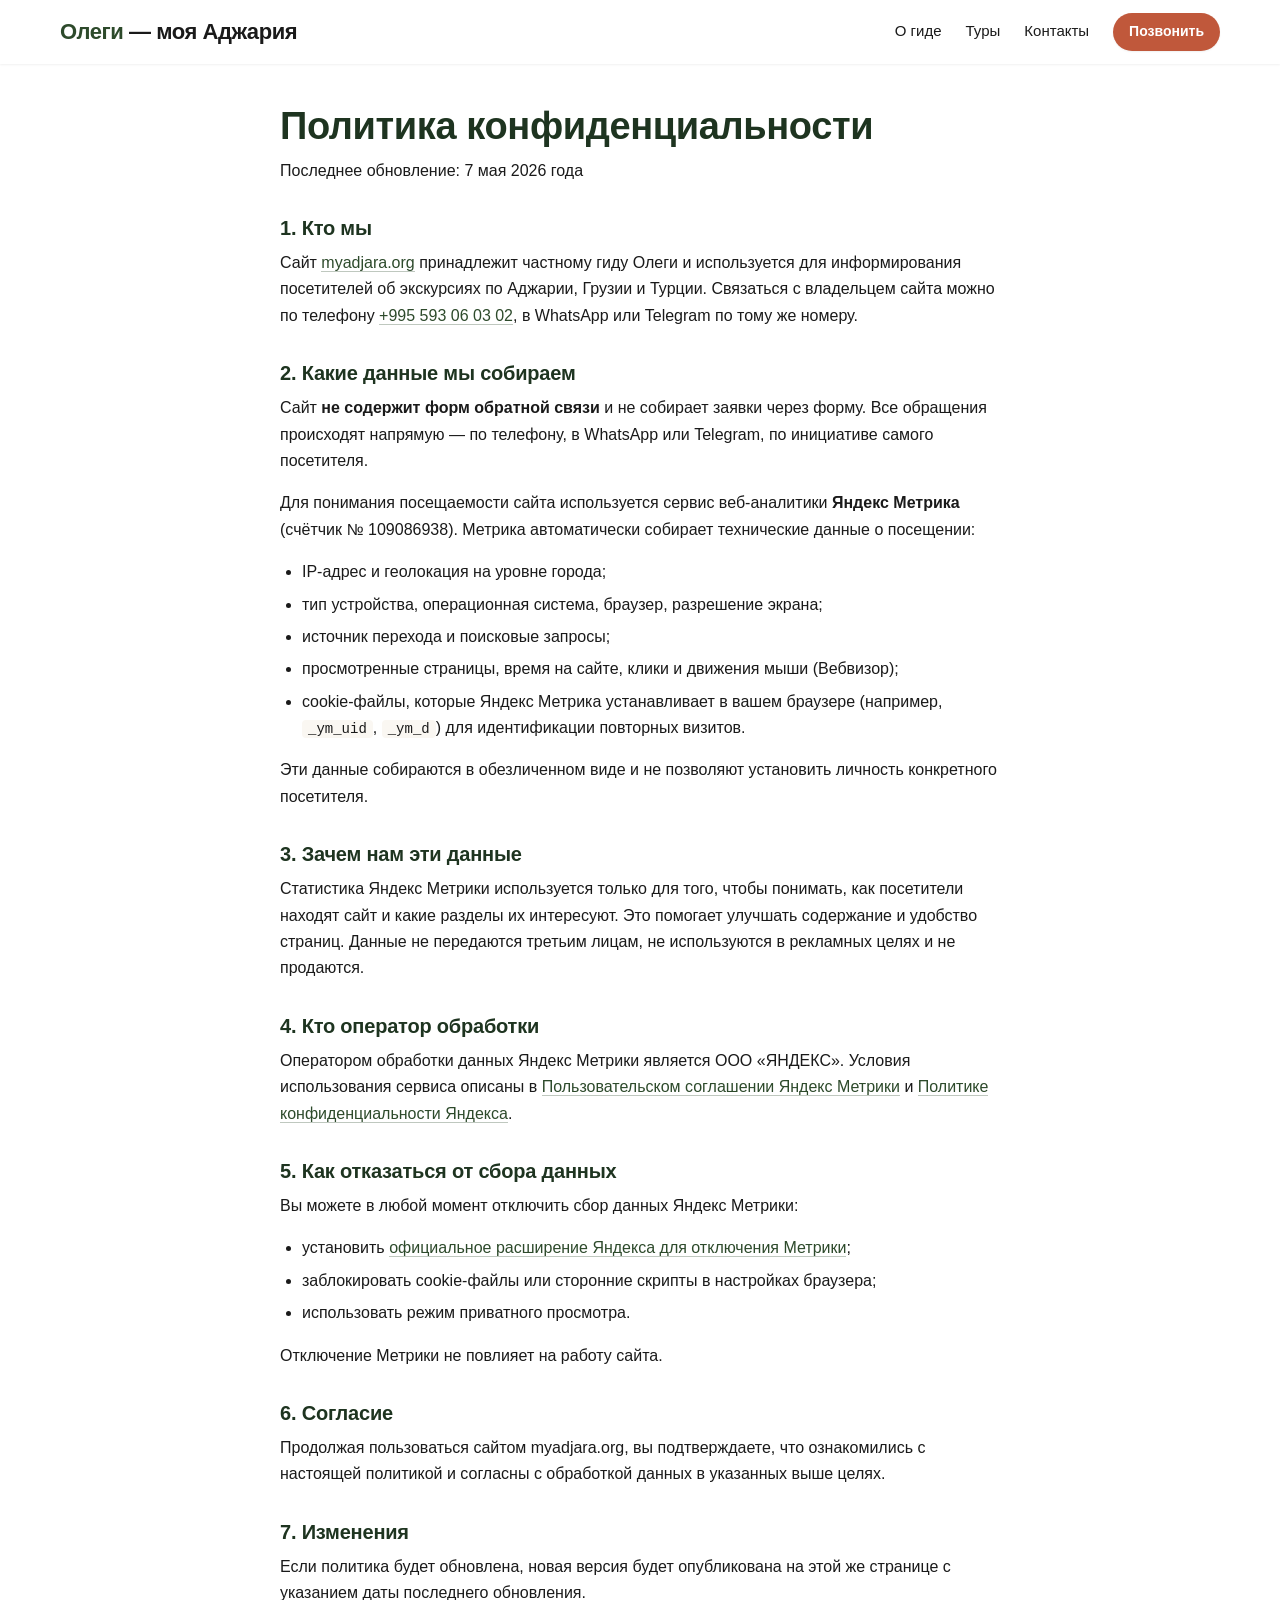
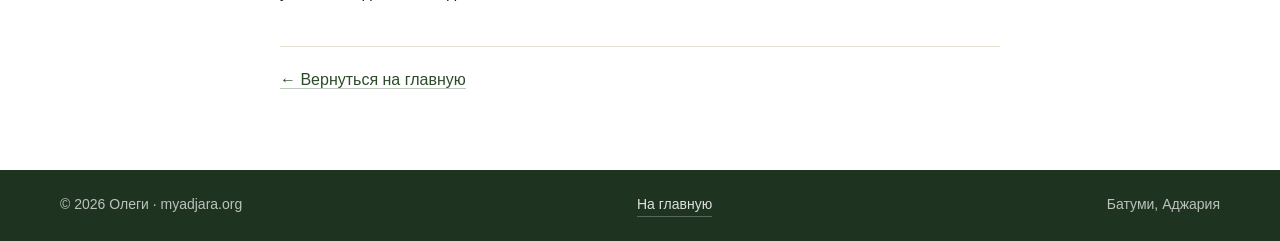
==== privacy.html @ 666f2cc0 "Add cookie consent banner and privacy policy page Yandex Metrika sets tracking cookies, so the site " ====
<!DOCTYPE html>
<html lang="ru">
<head>
  <meta charset="UTF-8">
  <meta name="viewport" content="width=device-width, initial-scale=1">
  <title>Политика конфиденциальности — Олеги, экскурсии по Аджарии</title>
  <meta name="description" content="Политика конфиденциальности сайта myadjara.org: какие данные собираются, как используется Яндекс Метрика.">
  <meta name="robots" content="noindex, follow">
  <link rel="stylesheet" href="styles.css?v=10">
</head>
<body>

<header class="header is-scrolled" id="header">
  <div class="container header__inner">
    <a href="/" class="logo">
      <span class="logo__mark">Олеги</span><span class="logo__rest"> — моя Аджария</span>
    </a>
    <nav class="nav">
      <a href="/#about">О гиде</a>
      <a href="/#tours">Туры</a>
      <a href="/#contact">Контакты</a>
    </nav>
    <a class="btn btn--call-sm" href="tel:+995593060302" aria-label="Позвонить">Позвонить</a>
  </div>
</header>

<main class="legal">
  <div class="container legal__inner">
    <h1>Политика конфиденциальности</h1>
    <p class="legal__meta">Последнее обновление: 7 мая 2026 года</p>

    <h2>1. Кто мы</h2>
    <p>Сайт <a href="https://myadjara.org/">myadjara.org</a> принадлежит частному гиду Олеги и используется для информирования посетителей об экскурсиях по Аджарии, Грузии и Турции. Связаться с владельцем сайта можно по телефону <a href="tel:+995593060302">+995&nbsp;593&nbsp;06&nbsp;03&nbsp;02</a>, в WhatsApp или Telegram по тому же номеру.</p>

    <h2>2. Какие данные мы собираем</h2>
    <p>Сайт <strong>не содержит форм обратной связи</strong> и не собирает заявки через форму. Все обращения происходят напрямую — по телефону, в WhatsApp или Telegram, по инициативе самого посетителя.</p>
    <p>Для понимания посещаемости сайта используется сервис веб-аналитики <strong>Яндекс Метрика</strong> (счётчик № 109086938). Метрика автоматически собирает технические данные о посещении:</p>
    <ul>
      <li>IP-адрес и геолокация на уровне города;</li>
      <li>тип устройства, операционная система, браузер, разрешение экрана;</li>
      <li>источник перехода и поисковые запросы;</li>
      <li>просмотренные страницы, время на сайте, клики и движения мыши (Вебвизор);</li>
      <li>cookie-файлы, которые Яндекс Метрика устанавливает в вашем браузере (например, <code>_ym_uid</code>, <code>_ym_d</code>) для идентификации повторных визитов.</li>
    </ul>
    <p>Эти данные собираются в обезличенном виде и не позволяют установить личность конкретного посетителя.</p>

    <h2>3. Зачем нам эти данные</h2>
    <p>Статистика Яндекс Метрики используется только для того, чтобы понимать, как посетители находят сайт и какие разделы их интересуют. Это помогает улучшать содержание и удобство страниц. Данные не передаются третьим лицам, не используются в рекламных целях и не продаются.</p>

    <h2>4. Кто оператор обработки</h2>
    <p>Оператором обработки данных Яндекс Метрики является ООО «ЯНДЕКС». Условия использования сервиса описаны в <a href="https://yandex.ru/legal/metrica_termsofuse/" target="_blank" rel="noopener">Пользовательском соглашении Яндекс Метрики</a> и <a href="https://yandex.ru/legal/confidential/" target="_blank" rel="noopener">Политике конфиденциальности Яндекса</a>.</p>

    <h2>5. Как отказаться от сбора данных</h2>
    <p>Вы можете в любой момент отключить сбор данных Яндекс Метрики:</p>
    <ul>
      <li>установить <a href="https://yandex.ru/support/metrica/general/opt-out.html" target="_blank" rel="noopener">официальное расширение Яндекса для отключения Метрики</a>;</li>
      <li>заблокировать cookie-файлы или сторонние скрипты в настройках браузера;</li>
      <li>использовать режим приватного просмотра.</li>
    </ul>
    <p>Отключение Метрики не повлияет на работу сайта.</p>

    <h2>6. Согласие</h2>
    <p>Продолжая пользоваться сайтом myadjara.org, вы подтверждаете, что ознакомились с настоящей политикой и согласны с обработкой данных в указанных выше целях.</p>

    <h2>7. Изменения</h2>
    <p>Если политика будет обновлена, новая версия будет опубликована на этой же странице с указанием даты последнего обновления.</p>

    <p class="legal__back"><a href="/">← Вернуться на главную</a></p>
  </div>
</main>

<footer class="footer">
  <div class="container footer__inner">
    <span>© 2026 Олеги · myadjara.org</span>
    <a href="/">На главную</a>
    <span>Батуми, Аджария</span>
  </div>
</footer>

</body>
</html>
---- styles.css ----
:root {
  --bg: #faf7f2;
  --surface: #ffffff;
  --ink: #1a1a1a;
  --ink-muted: #5a5853;
  --line: #e6e0d2;
  --accent: #2d4a2b;
  --accent-deep: #1e3420;
  --sand: #d9c7a7;
  --cta: #c0583b;
  --cta-deep: #a04529;
  --wa: #25d366;
  --wa-deep: #1bb055;
  --tg: #229ed9;
  --tg-deep: #1a82b3;
  --shadow-sm: 0 1px 2px rgba(0,0,0,.06);
  --shadow-md: 0 8px 24px rgba(0,0,0,.08);
  --shadow-lg: 0 20px 50px rgba(0,0,0,.25);
  --radius: 12px;
  --radius-sm: 8px;
  --container: 1200px;
  --header-h: 64px;
}

* { box-sizing: border-box; }
html { scroll-behavior: smooth; }
body {
  margin: 0;
  font-family: -apple-system, BlinkMacSystemFont, "Segoe UI", Roboto, "Helvetica Neue", Arial, sans-serif;
  color: var(--ink);
  background: var(--bg);
  line-height: 1.55;
  -webkit-font-smoothing: antialiased;
}
img { display: block; max-width: 100%; height: auto; }
h1, h2, h3 { margin: 0 0 .6em; line-height: 1.2; font-weight: 700; letter-spacing: -.01em; }
a { color: inherit; text-decoration: none; }
p { margin: 0 0 1em; }
.container { max-width: var(--container); margin: 0 auto; padding: 0 20px; }

/* ---------- Header ---------- */
.header {
  position: fixed; inset: 0 0 auto 0;
  height: var(--header-h);
  z-index: 50;
  transition: background-color .25s ease, box-shadow .25s ease, color .25s ease;
  color: #fff;
}
.header__inner {
  display: flex; align-items: center; gap: 24px;
  height: 100%;
}
.header.is-scrolled {
  background: rgba(255,255,255,.96);
  backdrop-filter: saturate(140%) blur(8px);
  color: var(--ink);
  box-shadow: var(--shadow-sm);
}
.logo {
  font-weight: 800; font-size: 22px; letter-spacing: -.02em;
  margin-right: auto;
}
.logo__mark { color: var(--sand); }
.header.is-scrolled .logo__mark { color: var(--accent); }
.nav { display: flex; gap: 24px; }
.nav a {
  font-weight: 500; font-size: 15px; padding: 6px 0;
  border-bottom: 2px solid transparent;
  transition: border-color .15s ease, opacity .15s ease;
}
.nav a:hover { opacity: .8; border-bottom-color: currentColor; }
.header .btn--call-sm {
  padding: 8px 16px; border-radius: 999px;
  background: var(--cta); color: #fff;
  font-size: 14px; font-weight: 600;
  box-shadow: var(--shadow-sm);
  transition: background-color .15s ease, transform .1s ease;
}
.header .btn--call-sm:hover { background: var(--cta-deep); }
.burger {
  display: none;
  width: 40px; height: 40px; border: 0; background: transparent; padding: 8px;
  cursor: pointer;
}
.burger span {
  display: block; height: 2px; background: currentColor; border-radius: 2px;
  margin: 4px 0; transition: transform .2s ease, opacity .2s ease;
}

/* ---------- Hero ---------- */
.hero {
  position: relative;
  min-height: 100vh;
  display: flex; align-items: center;
  color: #fff;
  overflow: hidden;
}
.hero__bg {
  position: absolute; inset: 0;
  background-size: cover; background-position: center;
  z-index: 0;
  transform: scale(1.05);
}
.hero__overlay {
  position: absolute; inset: 0;
  background: linear-gradient(180deg, rgba(0,0,0,.55) 0%, rgba(0,0,0,.35) 40%, rgba(0,0,0,.7) 100%);
  z-index: 1;
}
.hero__content {
  position: relative; z-index: 2;
  padding: 120px 20px 80px;
  max-width: 860px;
}
.hero__title {
  font-size: clamp(30px, 5vw, 56px);
  margin-bottom: 20px;
  text-shadow: 0 2px 20px rgba(0,0,0,.4);
}
.hero__subtitle {
  font-size: clamp(16px, 2vw, 20px);
  color: rgba(255,255,255,.92);
  margin-bottom: 6px;
  max-width: 640px;
}
.hero__tagline {
  display: block;
  font-size: clamp(13px, 1.4vw, 15px);
  font-style: italic;
  font-weight: 400;
  color: rgba(255,255,255,.78);
  margin: 0 0 28px;
  max-width: 640px;
}

/* ---------- CTA row & buttons ---------- */
.cta-row {
  display: flex; flex-wrap: wrap; gap: 12px;
}
.btn {
  display: inline-flex; align-items: center; gap: 10px;
  padding: 13px 22px;
  font-size: 15px; font-weight: 600;
  border-radius: 999px;
  background: var(--surface); color: var(--ink);
  border: 0; cursor: pointer;
  transition: transform .1s ease, box-shadow .2s ease, background-color .15s ease;
  box-shadow: var(--shadow-sm);
  white-space: nowrap;
}
.btn:hover { transform: translateY(-1px); box-shadow: var(--shadow-md); }
.btn:active { transform: translateY(0); }
.btn__icon { display: inline-flex; }
.btn--primary { background: var(--cta); color: #fff; }
.btn--primary:hover { background: var(--cta-deep); }
.btn--wa { background: var(--wa); color: #fff; }
.btn--wa:hover { background: var(--wa-deep); }
.btn--tg { background: var(--tg); color: #fff; }
.btn--tg:hover { background: var(--tg-deep); }

/* ---------- About ---------- */
.about {
  padding: 80px 0;
  background: var(--surface);
  border-bottom: 1px solid var(--line);
}
.about__grid {
  display: grid;
  grid-template-columns: 320px 1fr;
  gap: 48px;
  align-items: start;
}
.about__photo img {
  width: 100%; aspect-ratio: 1 / 1; object-fit: cover;
  border-radius: var(--radius);
  box-shadow: var(--shadow-md);
}
.about__text h2 { font-size: clamp(26px, 3vw, 38px); color: var(--accent-deep); }
.features {
  list-style: none; padding: 0; margin: 24px 0 0;
  display: grid; gap: 14px;
  grid-template-columns: 1fr;
}
.features li {
  display: flex; flex-direction: column; gap: 2px;
  padding: 14px 18px;
  background: var(--bg);
  border-left: 3px solid var(--accent);
  border-radius: var(--radius-sm);
}
.features strong { color: var(--accent-deep); font-size: 15px; }
.features span { color: var(--ink-muted); font-size: 14px; }

/* ---------- Atmosphere ---------- */
.atmosphere {
  padding: 72px 0;
  background: var(--surface);
  border-bottom: 1px solid var(--line);
}
.atmosphere__video {
  margin: 24px auto 0;
  max-width: 320px;
}
.atmosphere__video video {
  display: block;
  width: 100%;
  aspect-ratio: 9 / 16;
  object-fit: cover;
  border-radius: var(--radius);
  background: #000;
  box-shadow: var(--shadow-md);
}

/* ---------- Tour sections ---------- */
.tours {
  padding: 80px 0;
  background: var(--bg);
}
.tours--alt { background: var(--surface); }
.section-title {
  font-size: clamp(26px, 3vw, 38px);
  color: var(--accent-deep);
  margin-bottom: 8px;
}
.section-title::after {
  content: ""; display: block;
  width: 60px; height: 3px; margin-top: 10px;
  background: var(--cta); border-radius: 2px;
}
.section-lead {
  color: var(--ink-muted);
  font-size: 16px;
  max-width: 680px;
  margin-bottom: 32px;
}

.grid {
  display: grid;
  grid-template-columns: repeat(auto-fit, minmax(260px, 1fr));
  gap: 20px;
}
.card {
  position: relative;
  background: var(--surface);
  border-radius: var(--radius);
  overflow: hidden;
  box-shadow: var(--shadow-sm);
  transition: transform .2s ease, box-shadow .2s ease;
  display: flex; flex-direction: column;
}
.tours--alt .card { background: var(--bg); }
.card:hover {
  transform: translateY(-3px);
  box-shadow: var(--shadow-md);
}
.card img {
  width: 100%; aspect-ratio: 4 / 3; object-fit: cover;
  background: var(--sand);
}
.card h3 {
  padding: 14px 16px 4px;
  font-size: 17px;
  color: var(--accent-deep);
  margin-bottom: 2px;
}
.card__sub {
  padding: 0 16px 14px;
  color: var(--ink-muted);
  font-size: 14px;
  margin: 0;
}
.card h3:last-child { padding-bottom: 16px; }

/* Placeholder cards (no photo) */
.card--placeholder {
  min-height: 240px;
  background: linear-gradient(135deg, var(--accent) 0%, var(--accent-deep) 100%);
  color: #fff;
  padding: 20px;
  justify-content: flex-end;
  position: relative;
  overflow: hidden;
}
.tours--alt .card--placeholder {
  background: linear-gradient(135deg, var(--cta) 0%, var(--cta-deep) 100%);
}
.card--placeholder::before {
  content: attr(data-letter);
  position: absolute;
  top: 10px; right: 18px;
  font-size: 120px;
  font-weight: 800;
  line-height: 1;
  color: rgba(255,255,255,.18);
  pointer-events: none;
}
.card--placeholder h3 { color: #fff; padding: 0; }
.card--placeholder .card__sub { color: rgba(255,255,255,.85); padding: 4px 0 0; }

/* ---------- Contact ---------- */
.contact {
  position: relative;
  padding: 100px 0;
  color: #fff;
  overflow: hidden;
  text-align: center;
}
.contact__bg {
  position: absolute; inset: 0;
  background-size: cover; background-position: center;
  z-index: 0;
}
.contact__overlay {
  position: absolute; inset: 0;
  background: linear-gradient(180deg, rgba(30,52,32,.85) 0%, rgba(30,52,32,.75) 100%);
  z-index: 1;
}
.contact__content {
  position: relative; z-index: 2;
}
.contact h2 {
  font-size: clamp(26px, 3.5vw, 42px);
  margin-bottom: 12px;
}
.contact p {
  color: rgba(255,255,255,.88);
  max-width: 560px;
  margin: 0 auto 28px;
  font-size: 17px;
}
.phone {
  display: inline-block;
  font-size: clamp(28px, 4vw, 40px);
  font-weight: 700;
  margin-bottom: 24px;
  color: #fff;
  letter-spacing: .02em;
  border-bottom: 2px dashed rgba(255,255,255,.4);
  padding-bottom: 4px;
  transition: border-color .15s ease;
}
.phone:hover { border-bottom-color: #fff; }
.contact .cta-row { justify-content: center; }
.contact .btn--primary { background: var(--cta); color: #fff; }
.contact .btn--primary:hover { background: var(--cta-deep); }
.contact .btn--wa { background: var(--wa); color: #fff; }
.contact .btn--tg { background: var(--tg); color: #fff; }

/* ---------- Footer ---------- */
.footer {
  padding: 24px 0;
  background: var(--accent-deep);
  color: rgba(255,255,255,.7);
  font-size: 14px;
}
.footer__inner {
  display: flex; justify-content: space-between; flex-wrap: wrap; gap: 8px;
}
.footer a {
  color: rgba(255,255,255,.85);
  border-bottom: 1px solid rgba(255,255,255,.25);
  transition: color .15s ease, border-color .15s ease;
}
.footer a:hover { color: #fff; border-bottom-color: #fff; }

/* ---------- Legal page ---------- */
.legal {
  padding-top: calc(var(--header-h) + 40px);
  padding-bottom: 60px;
  background: var(--surface);
  min-height: calc(100vh - var(--header-h));
}
.legal__inner {
  max-width: 760px;
}
.legal h1 {
  font-size: clamp(28px, 3.5vw, 38px);
  color: var(--accent-deep);
  margin-bottom: 8px;
}
.legal__meta {
  color: var(--ink-muted);
  font-size: 14px;
  margin-bottom: 32px;
}
.legal h2 {
  font-size: 20px;
  color: var(--accent-deep);
  margin-top: 32px;
  margin-bottom: 10px;
}
.legal p, .legal li { color: var(--ink); font-size: 16px; line-height: 1.65; }
.legal ul { padding-left: 22px; margin: 0 0 1em; }
.legal li { margin-bottom: 6px; }
.legal a {
  color: var(--accent);
  border-bottom: 1px solid rgba(45,74,43,.3);
  transition: border-color .15s ease;
}
.legal a:hover { border-bottom-color: var(--accent); }
.legal code {
  background: var(--bg);
  padding: 1px 6px;
  border-radius: 4px;
  font-size: 14px;
  font-family: ui-monospace, "SF Mono", Menlo, Consolas, monospace;
}
.legal__back {
  margin-top: 40px;
  padding-top: 20px;
  border-top: 1px solid var(--line);
}

/* ---------- Cookie banner ---------- */
.cookie {
  position: fixed; left: 0; right: 0; bottom: 0;
  z-index: 60;
  background: rgba(30, 52, 32, .97);
  color: #fff;
  box-shadow: 0 -4px 20px rgba(0,0,0,.2);
  transform: translateY(100%);
  opacity: 0;
  transition: transform .25s ease, opacity .25s ease;
}
.cookie.is-visible { transform: translateY(0); opacity: 1; }
.cookie__inner {
  display: flex; align-items: center; gap: 20px;
  padding: 16px 20px;
}
.cookie__text {
  margin: 0;
  font-size: 14px;
  line-height: 1.5;
  color: rgba(255,255,255,.92);
  flex: 1;
}
.cookie__text a {
  color: #fff;
  border-bottom: 1px solid rgba(255,255,255,.5);
}
.cookie__text a:hover { border-bottom-color: #fff; }
.cookie__btn {
  flex-shrink: 0;
  padding: 10px 22px;
  font-size: 14px;
}
@media (max-width: 720px) {
  .cookie__inner { flex-direction: column; align-items: stretch; gap: 12px; padding: 14px 16px; }
  .cookie__text { font-size: 13px; }
  .cookie__btn { width: 100%; justify-content: center; }
}

/* ---------- Responsive ---------- */
@media (max-width: 900px) {
  .about__grid {
    grid-template-columns: 1fr;
    gap: 28px;
  }
  .about__photo { max-width: 320px; }
  .tours, .about { padding: 64px 0; }
  .atmosphere { padding: 56px 0; }
}

@media (max-width: 720px) {
  .header__inner { gap: 12px; }
  .logo { font-size: 17px; }
  .btn--call-sm { display: none; }
  .nav {
    position: absolute; top: var(--header-h); left: 0; right: 0;
    background: rgba(255,255,255,.98);
    flex-direction: column;
    padding: 20px;
    gap: 16px;
    box-shadow: var(--shadow-md);
    transform: translateY(-10px);
    opacity: 0; pointer-events: none;
    transition: opacity .2s ease, transform .2s ease;
    color: var(--ink);
  }
  .nav.is-open { opacity: 1; pointer-events: auto; transform: translateY(0); }
  .nav a { color: var(--ink); font-size: 17px; }
  .burger { display: block; }
  .hero { min-height: 78vh; }
  .hero__content { padding: 100px 20px 60px; }
  .cta-row { flex-direction: column; align-items: stretch; }
  .btn { justify-content: center; width: 100%; }
  .grid { grid-template-columns: 1fr 1fr; gap: 14px; }
  .card h3 { font-size: 15px; padding: 12px 12px 4px; }
  .card__sub { padding: 0 12px 12px; font-size: 13px; }
  .card--placeholder { min-height: 180px; padding: 14px; }
  .card--placeholder::before { font-size: 80px; top: 6px; right: 12px; }
  .footer__inner { justify-content: center; text-align: center; }
}

@media (max-width: 420px) {
  .grid { grid-template-columns: 1fr; }
}
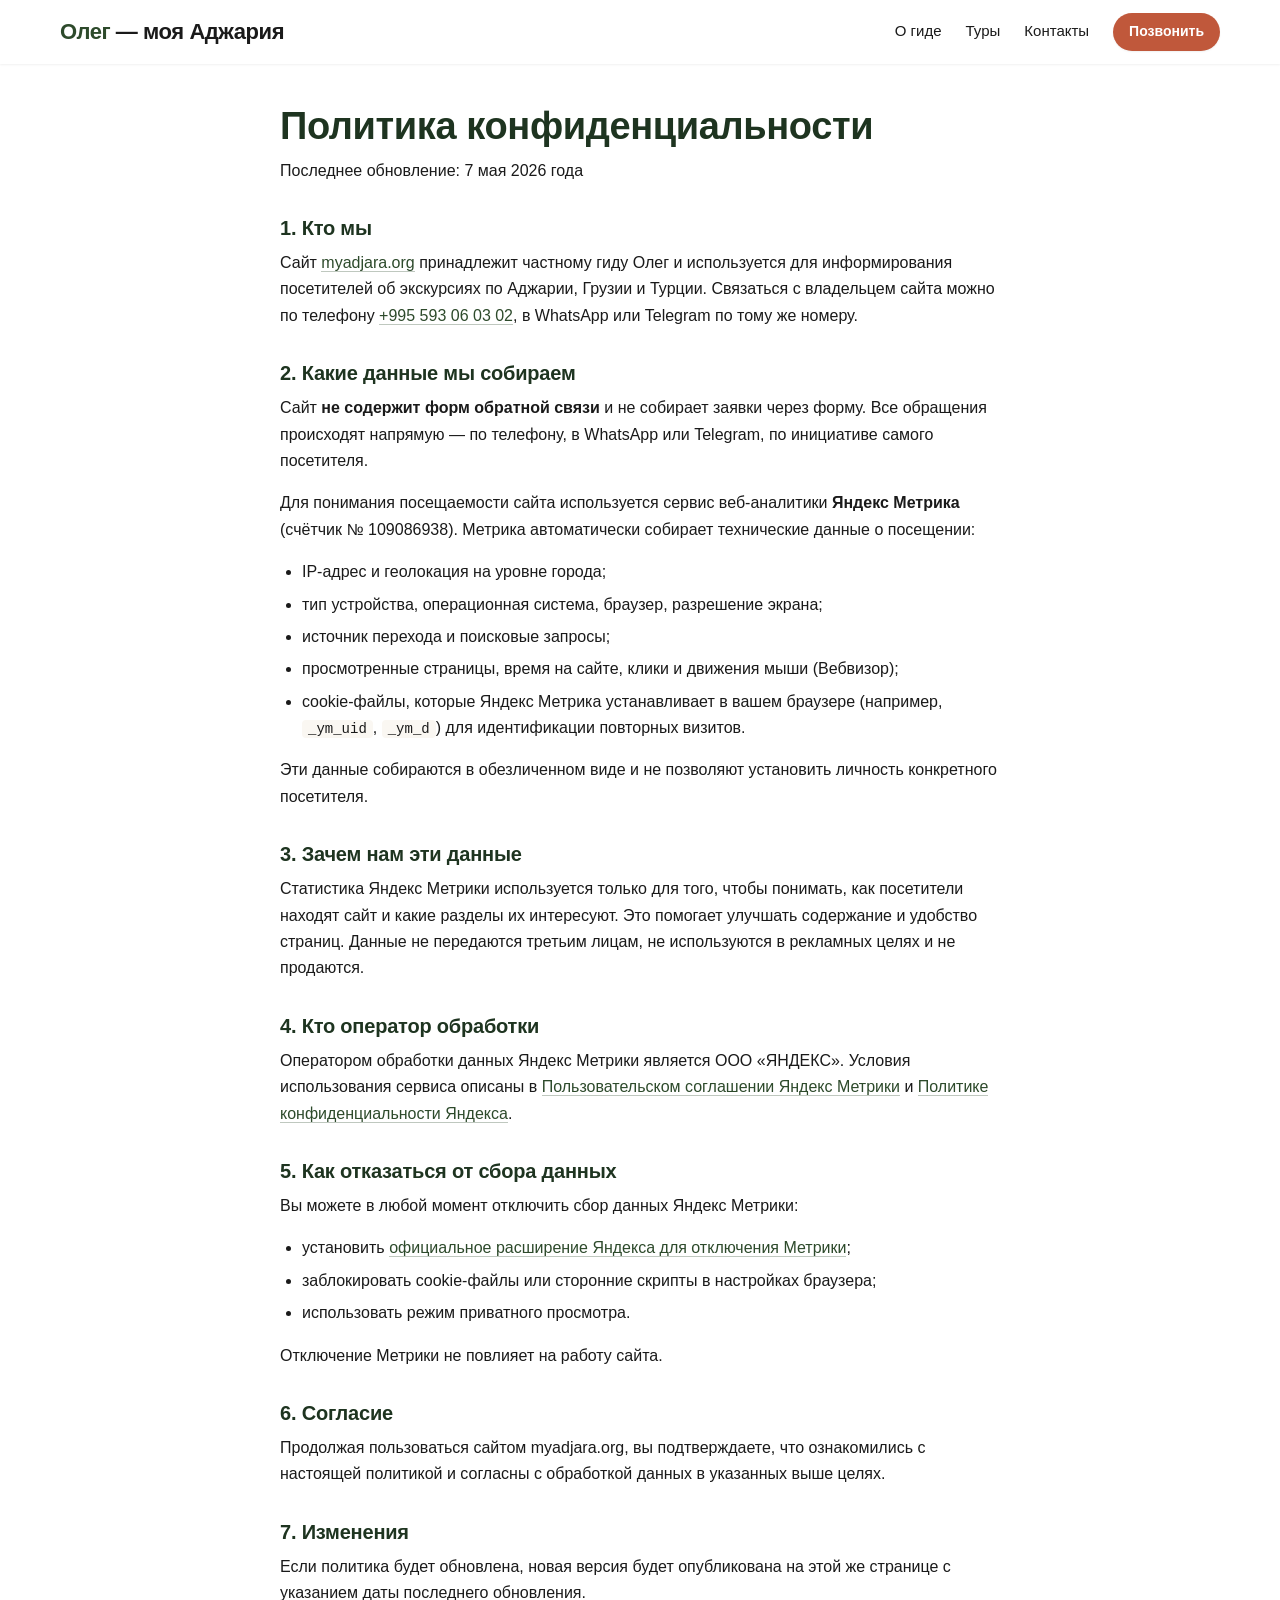
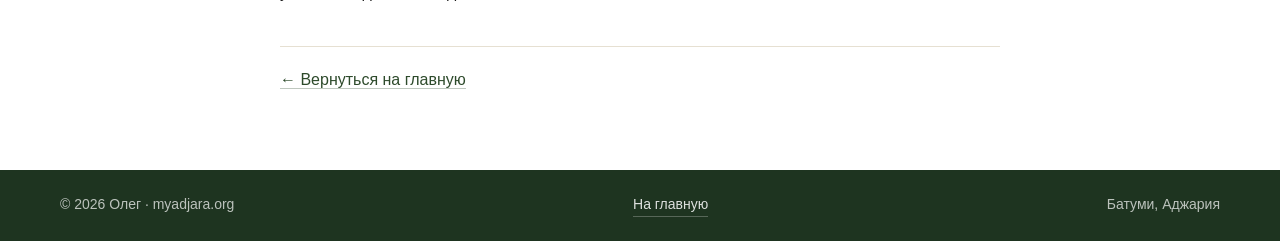
==== commit 02a07327: "Rename guide from "Олеги" to "Олег" site-wide Includes title, OG tags, logo, hero copy, about block," ====
--- a/privacy.html
+++ b/privacy.html
@@ -3,7 +3,7 @@
 <head>
   <meta charset="UTF-8">
   <meta name="viewport" content="width=device-width, initial-scale=1">
-  <title>Политика конфиденциальности — Олеги, экскурсии по Аджарии</title>
+  <title>Политика конфиденциальности — Олег, экскурсии по Аджарии</title>
   <meta name="description" content="Политика конфиденциальности сайта myadjara.org: какие данные собираются, как используется Яндекс Метрика.">
   <meta name="robots" content="noindex, follow">
   <link rel="stylesheet" href="styles.css?v=10">
@@ -13,7 +13,7 @@
 <header class="header is-scrolled" id="header">
   <div class="container header__inner">
     <a href="/" class="logo">
-      <span class="logo__mark">Олеги</span><span class="logo__rest"> — моя Аджария</span>
+      <span class="logo__mark">Олег</span><span class="logo__rest"> — моя Аджария</span>
     </a>
     <nav class="nav">
       <a href="/#about">О гиде</a>
@@ -30,7 +30,7 @@
     <p class="legal__meta">Последнее обновление: 7 мая 2026 года</p>
 
     <h2>1. Кто мы</h2>
-    <p>Сайт <a href="https://myadjara.org/">myadjara.org</a> принадлежит частному гиду Олеги и используется для информирования посетителей об экскурсиях по Аджарии, Грузии и Турции. Связаться с владельцем сайта можно по телефону <a href="tel:+995593060302">+995&nbsp;593&nbsp;06&nbsp;03&nbsp;02</a>, в WhatsApp или Telegram по тому же номеру.</p>
+    <p>Сайт <a href="https://myadjara.org/">myadjara.org</a> принадлежит частному гиду Олег и используется для информирования посетителей об экскурсиях по Аджарии, Грузии и Турции. Связаться с владельцем сайта можно по телефону <a href="tel:+995593060302">+995&nbsp;593&nbsp;06&nbsp;03&nbsp;02</a>, в WhatsApp или Telegram по тому же номеру.</p>
 
     <h2>2. Какие данные мы собираем</h2>
     <p>Сайт <strong>не содержит форм обратной связи</strong> и не собирает заявки через форму. Все обращения происходят напрямую — по телефону, в WhatsApp или Telegram, по инициативе самого посетителя.</p>
@@ -71,7 +71,7 @@
 
 <footer class="footer">
   <div class="container footer__inner">
-    <span>© 2026 Олеги · myadjara.org</span>
+    <span>© 2026 Олег · myadjara.org</span>
     <a href="/">На главную</a>
     <span>Батуми, Аджария</span>
   </div>
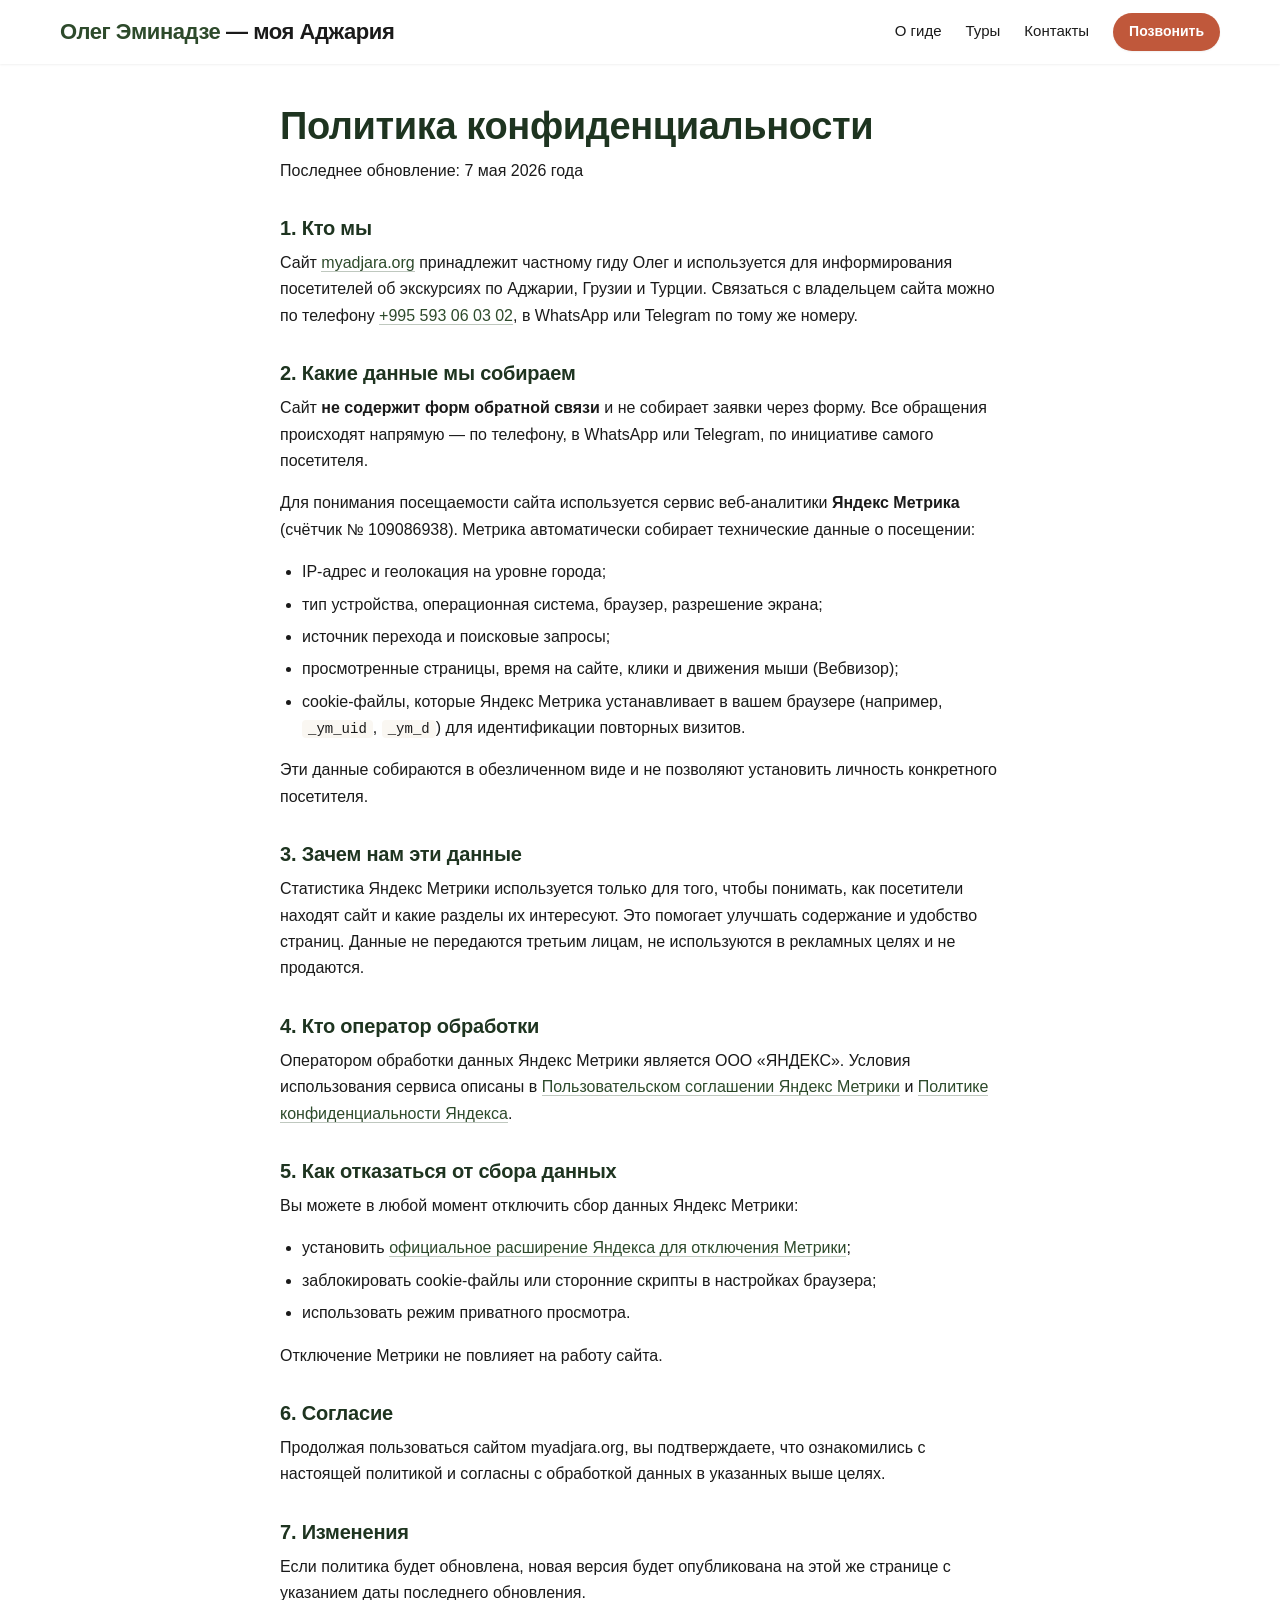
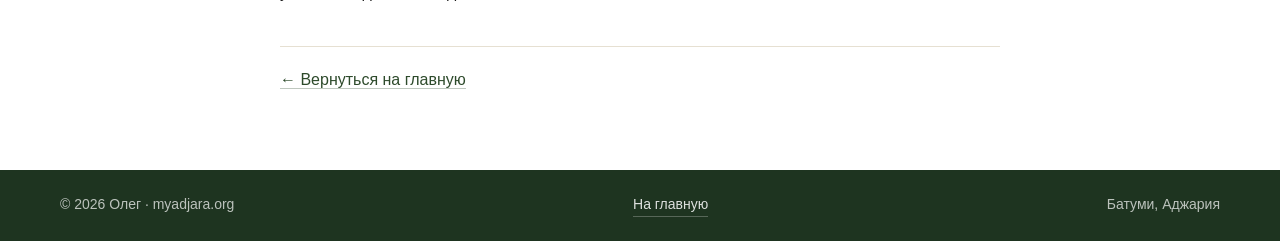
==== commit d6a9a0ac: "Use full name "Олег Эминадзе" in header logo Replaces just "Олег" in the logo on both index and priv" ====
--- a/privacy.html
+++ b/privacy.html
@@ -13,7 +13,7 @@
 <header class="header is-scrolled" id="header">
   <div class="container header__inner">
     <a href="/" class="logo">
-      <span class="logo__mark">Олег</span><span class="logo__rest"> — моя Аджария</span>
+      <span class="logo__mark">Олег Эминадзе</span><span class="logo__rest"> — моя Аджария</span>
     </a>
     <nav class="nav">
       <a href="/#about">О гиде</a>
